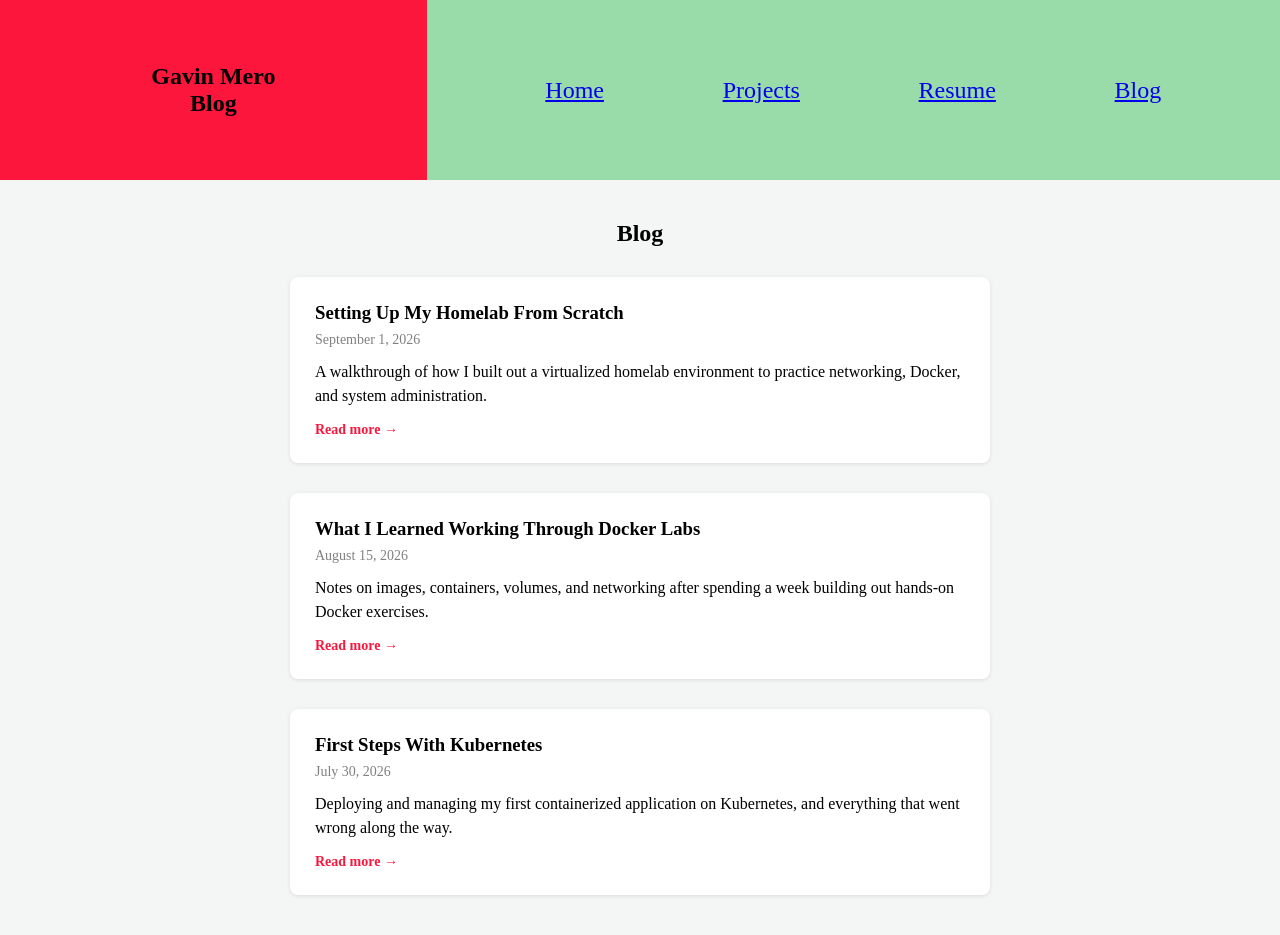
==== blog.html @ 71090bb2 "Improving layout for website, adding individual CSS files where applicable, removed Contact page for" ====
<!DOCTYPE html>
<html lang="en">
    <head>
        <meta charset="UTF-8">
        <meta name="viewport" content="width=device-width, initial-scale=1.0">
        <title>Gavin Mero - Blog</title>
        <link rel="stylesheet" href="css/styles.css">
        <link rel="stylesheet" href="css/blog.css">

    </head>
    <body>
        <header>

            <section class="left-header">
                <h1>Gavin Mero</h1>
                <h2>Blog</h2>
            </section>

            <nav>
                <ul>
                    <li><a href="index.html">Home</a></li>
                    <li><a href="projects.html">Projects</a></li>
                    <li><a href="resume_page.html">Resume</a></li>
                    <li><a href="blog.html">Blog</a></li>
                </ul>
            </nav>
        </header>

        <main class="blog-main">

            <h2>Blog</h2>

            <section class="blog-post-list">

                <article class="blog-post-preview">
                    <h3><a href="blog/homelab-setup.html">Setting Up My Homelab From Scratch</a></h3>
                    <p class="post-meta">September 1, 2026</p>
                    <p class="post-excerpt">
                        A walkthrough of how I built out a virtualized homelab environment
                        to practice networking, Docker, and system administration.
                    </p>
                    <a href="blog/homelab-setup.html" class="read-more">Read more &rarr;</a>
                </article>

                <article class="blog-post-preview">
                    <h3><a href="blog/docker-basics.html">What I Learned Working Through Docker Labs</a></h3>
                    <p class="post-meta">August 15, 2026</p>
                    <p class="post-excerpt">
                        Notes on images, containers, volumes, and networking after spending
                        a week building out hands-on Docker exercises.
                    </p>
                    <a href="blog/docker-basics.html" class="read-more">Read more &rarr;</a>
                </article>

                <article class="blog-post-preview">
                    <h3><a href="blog/kubernetes-project.html">First Steps With Kubernetes</a></h3>
                    <p class="post-meta">July 30, 2026</p>
                    <p class="post-excerpt">
                        Deploying and managing my first containerized application on
                        Kubernetes, and everything that went wrong along the way.
                    </p>
                    <a href="blog/kubernetes-project.html" class="read-more">Read more &rarr;</a>
                </article>

            </section>

        </main>

        <footer>
        </footer>

        <script src="js/navbar.js"></script>

    </body>
</html>
---- css/styles.css ----
/*-----------------------------------*/
/* GENERAL */
/*-----------------------------------*/

* {
    margin: 0;
    padding: 0;
}

body {
    background-color: rgb(244, 245, 245);
}


/*-----------------------------------*/
/* HEADER */
/*-----------------------------------*/

header {
    background-color: aqua;
    display: grid;
    grid-template-columns: repeat(3, 1fr);
    height: 20vh;

    position: fixed;
    top: 0;
    left: 0;
    width: 100%;
    z-index: 1000;

    transition: height 0.3s ease, box-shadow 0.3s ease;
}

header.scrolled {
    height: 10vh;
    box-shadow: 0 2px 10px rgba(0, 0, 0, 0.15);
}

.left-header {
    background-color: rgb(253, 22, 60);
    grid-column: 1;

    display: flex;
    flex-direction: column;
    justify-content: center;
    align-items: center;
}

.left-header h1 {
    transition: font-size 0.3s ease;
}

.left-header h2 {
    transition: font-size 0.3s ease;
}

header.scrolled .left-header h1 {
    font-size: 1.4rem;
}

header.scrolled .left-header h2 {
    font-size: 0.9rem;
}

nav {
    background-color: rgb(154, 220, 169);
    grid-column: 2 / 4;

    display: flex;
    align-items: center;
    justify-content: center;
}

nav ul {
    display: flex;
    list-style-type: none;
    width: 100%;
    justify-content: space-evenly;
    font-size: 24px;

    transition: font-size 0.3s ease;
}

header.scrolled nav ul {
    font-size: 18px;
}


/*-----------------------------------*/
/* HOME PAGE */
/*-----------------------------------*/

main {
    display: grid;
    grid-template-columns: repeat(3, 1fr);
    grid-template-rows: repeat(4, 1fr);

    padding-top: 20vh;
}

.headshot {
    background-color: rgb(215, 154, 220);
    grid-column: 1;
    grid-row: 1 / 3;

    display: flex;
    align-items: center;
    justify-content: center;
}

.headshot img {
    width: 20vw;
}

.contact {
    background: rgb(220, 185, 154);
    grid-column: 1;
    grid-row: 3;
}

.content {
    background-color: rgb(196, 197, 223);
    grid-column: 2 / 4;
    grid-row: 1 / 5;

    height: 50vh;
}


/*-----------------------------------*/
/* RESUME PAGE */
/*-----------------------------------*/

.resume-main {
    display: flex;
    flex-direction: column;
    align-items: center;
    padding: 40px;
    padding-top: calc(20vh + 40px);
}

.resume-main h2 {
    margin-bottom: 30px;
}

.resume-main iframe {
    width: 80%;
    height: 1000px;
}
---- css/blog.css ----
/*-----------------------------------*/
/* BLOG PAGE */
/*-----------------------------------*/

.blog-main {
    display: flex;
    flex-direction: column;
    align-items: center;
    padding: 40px;
    padding-top: calc(20vh + 40px);
}

.blog-main > h2 {
    margin-bottom: 30px;
}

.blog-post-list {
    display: flex;
    flex-direction: column;
    gap: 30px;
    width: 100%;
    max-width: 700px;
}

.blog-post-preview {
    background-color: white;
    padding: 25px;
    border-radius: 8px;
    box-shadow: 0 1px 4px rgba(0, 0, 0, 0.1);
}

.blog-post-preview h3 {
    margin-bottom: 8px;
}

.blog-post-preview h3 a {
    text-decoration: none;
    color: inherit;
}

.blog-post-preview h3 a:hover {
    text-decoration: underline;
}

.post-meta {
    font-size: 14px;
    color: gray;
    margin-bottom: 12px;
}

.post-excerpt {
    margin-bottom: 12px;
    line-height: 1.5;
}

.read-more {
    font-size: 14px;
    color: rgb(253, 22, 60);
    text-decoration: none;
    font-weight: bold;
}

.read-more:hover {
    text-decoration: underline;
}


/*-----------------------------------*/
/* BLOG POST PAGE */
/*-----------------------------------*/

.blog-post-main {
    display: flex;
    justify-content: center;
    padding: 40px;
    padding-top: calc(20vh + 40px);
}

.blog-post {
    width: 100%;
    max-width: 700px;
}

.back-to-blog {
    display: inline-block;
    margin-bottom: 20px;
    font-size: 14px;
    color: rgb(253, 22, 60);
    text-decoration: none;
    font-weight: bold;
}

.back-to-blog:hover {
    text-decoration: underline;
}

.post-title {
    margin-bottom: 8px;
}

.blog-post .post-meta {
    margin-bottom: 30px;
}

.post-body h2 {
    margin-top: 30px;
    margin-bottom: 12px;
}

.post-body p {
    margin-bottom: 16px;
    line-height: 1.6;
}

.post-body pre {
    background-color: rgb(30, 30, 30);
    color: rgb(220, 220, 220);
    padding: 16px;
    border-radius: 6px;
    overflow-x: auto;
    margin-bottom: 16px;
    font-size: 14px;
}

.post-body code {
    font-family: 'Courier New', Courier, monospace;
}

.post-body img {
    max-width: 100%;
    border-radius: 6px;
    margin-bottom: 16px;
}

.post-body ul,
.post-body ol {
    margin-bottom: 16px;
    padding-left: 24px;
}

.post-body li {
    margin-bottom: 8px;
}
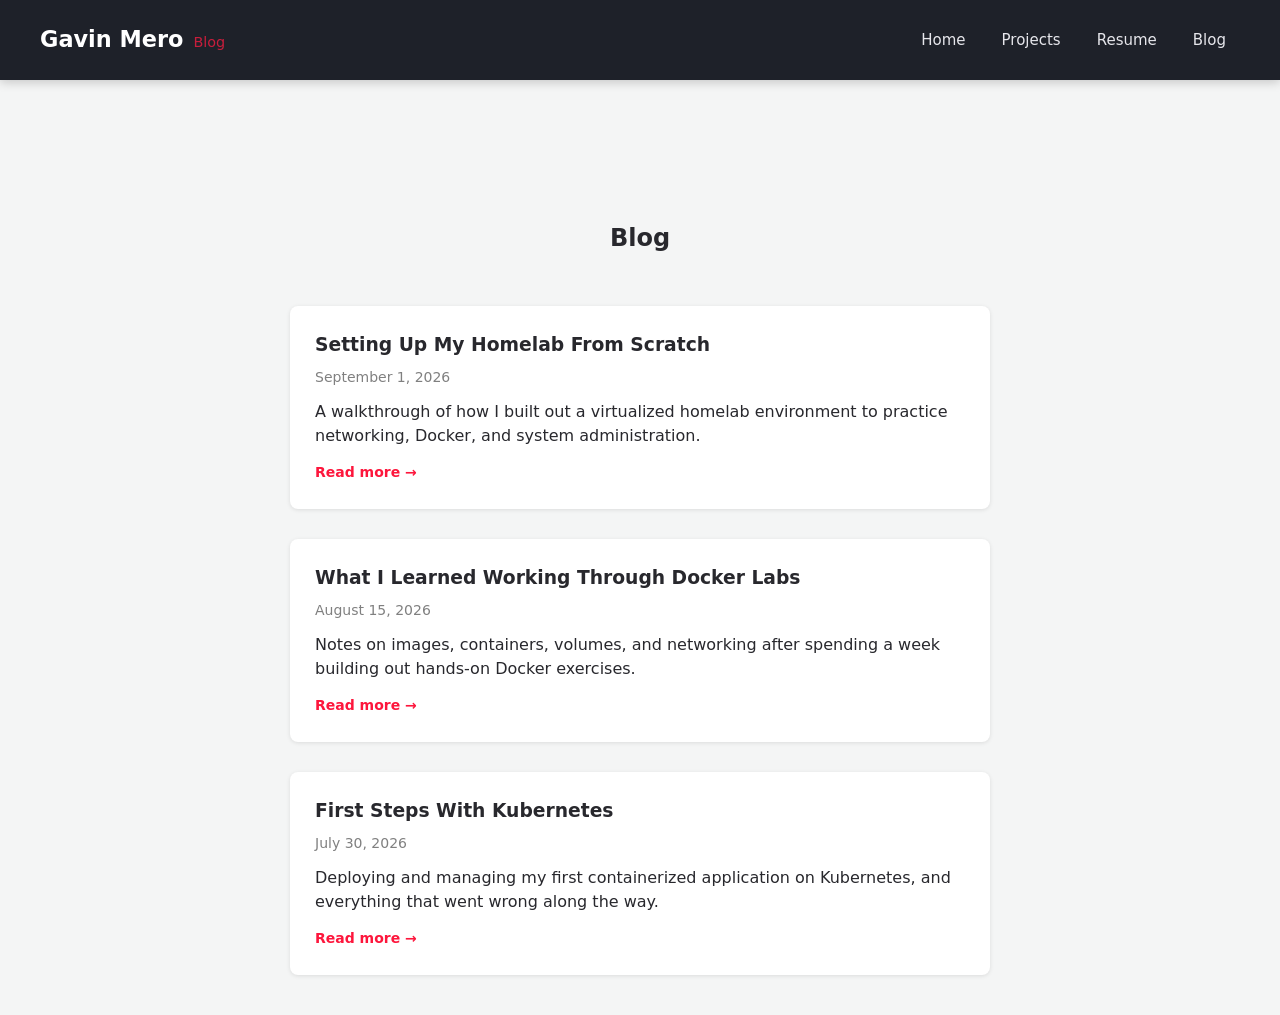
==== commit 53a90440: "Redesigned almost every part of the CSS for the website" ====
--- a/blog.html
+++ b/blog.html
@@ -15,6 +15,8 @@
                 <h1>Gavin Mero</h1>
                 <h2>Blog</h2>
             </section>
+
+            <button class="nav-toggle" type="button" aria-label="Toggle navigation menu">☰</button>
 
             <nav>
                 <ul>
@@ -53,13 +55,13 @@
                 </article>
 
                 <article class="blog-post-preview">
-                    <h3><a href="blog/kubernetes-project.html">First Steps With Kubernetes</a></h3>
+                    <h3><a href="blog/blog-template.html">First Steps With Kubernetes</a></h3>
                     <p class="post-meta">July 30, 2026</p>
                     <p class="post-excerpt">
                         Deploying and managing my first containerized application on
                         Kubernetes, and everything that went wrong along the way.
                     </p>
-                    <a href="blog/kubernetes-project.html" class="read-more">Read more &rarr;</a>
+                    <a href="blog/blog-template.html" class="read-more">Read more &rarr;</a>
                 </article>
 
             </section>
--- a/css/styles.css
+++ b/css/styles.css
@@ -5,10 +5,22 @@
 * {
     margin: 0;
     padding: 0;
+    box-sizing: border-box;
 }
 
 body {
+    font-family: 'Segoe UI', system-ui, -apple-system, sans-serif;
     background-color: rgb(244, 245, 245);
+    color: rgb(40, 40, 45);
+    line-height: 1.5;
+}
+
+a {
+    color: rgb(200, 30, 60);
+}
+
+a:hover {
+    text-decoration: none;
 }
 
 
@@ -17,10 +29,12 @@
 /*-----------------------------------*/
 
 header {
-    background-color: aqua;
-    display: grid;
-    grid-template-columns: repeat(3, 1fr);
-    height: 20vh;
+    background-color: rgb(30, 33, 41);
+    display: flex;
+    align-items: center;
+    justify-content: space-between;
+    height: 80px;
+    padding: 0 40px;
 
     position: fixed;
     top: 0;
@@ -28,102 +42,169 @@
     width: 100%;
     z-index: 1000;
 
+    box-shadow: 0 2px 10px rgba(0, 0, 0, 0.2);
     transition: height 0.3s ease, box-shadow 0.3s ease;
 }
 
 header.scrolled {
-    height: 10vh;
-    box-shadow: 0 2px 10px rgba(0, 0, 0, 0.15);
+    height: 60px;
 }
 
 .left-header {
-    background-color: rgb(253, 22, 60);
+    display: flex;
+    align-items: baseline;
+    gap: 10px;
+
+    color: white;
+}
+
+.left-header h1 {
+    font-size: 1.4rem;
+    transition: font-size 0.3s ease;
+}
+
+.left-header h2 {
+    font-weight: 400;
+    font-size: 0.9rem;
+    color: rgb(200, 30, 60);
+    transition: font-size 0.3s ease;
+}
+
+header.scrolled .left-header h1 {
+    font-size: 1.15rem;
+}
+
+header.scrolled .left-header h2 {
+    font-size: 0.75rem;
+}
+
+nav ul {
+    display: flex;
+    list-style-type: none;
+    gap: 8px;
+}
+
+nav ul li a {
+    color: rgb(230, 230, 235);
+    text-decoration: none;
+    font-weight: 500;
+    font-size: 15px;
+    padding: 8px 14px;
+    border-radius: 4px;
+    transition: background-color 0.2s ease, color 0.2s ease;
+}
+
+nav ul li a:hover {
+    background-color: rgb(200, 30, 60);
+    color: white;
+}
+
+
+/*-----------------------------------*/
+/* HOME PAGE */
+/*-----------------------------------*/
+
+main {
+    display: grid;
+    grid-template-columns: 1fr 2fr;
+    grid-template-rows: auto auto;
+    gap: 20px;
+    max-width: 1100px;
+    margin: 0 auto;
+    padding: 40px;
+    padding-top: calc(20vh + 40px);
+}
+
+.headshot {
     grid-column: 1;
-
-    display: flex;
-    flex-direction: column;
-    justify-content: center;
-    align-items: center;
-}
-
-.left-header h1 {
-    transition: font-size 0.3s ease;
-}
-
-.left-header h2 {
-    transition: font-size 0.3s ease;
-}
-
-header.scrolled .left-header h1 {
-    font-size: 1.4rem;
-}
-
-header.scrolled .left-header h2 {
-    font-size: 0.9rem;
-}
-
-nav {
-    background-color: rgb(154, 220, 169);
-    grid-column: 2 / 4;
+    grid-row: 1;
 
     display: flex;
     align-items: center;
     justify-content: center;
 }
 
-nav ul {
-    display: flex;
+.headshot img {
+    width: 100%;
+    max-width: 280px;
+    border-radius: 8px;
+    box-shadow: 0 4px 16px rgba(0, 0, 0, 0.12);
+}
+
+.contact {
+    grid-column: 1;
+    grid-row: 2;
+
+    background-color: white;
+    border-radius: 8px;
+    padding: 24px;
+    box-shadow: 0 1px 4px rgba(0, 0, 0, 0.08);
+}
+
+.contact h3 {
+    margin-bottom: 12px;
+    color: rgb(200, 30, 60);
+}
+
+.contact-list {
     list-style-type: none;
-    width: 100%;
-    justify-content: space-evenly;
-    font-size: 24px;
-
-    transition: font-size 0.3s ease;
-}
-
-header.scrolled nav ul {
-    font-size: 18px;
-}
-
-
-/*-----------------------------------*/
-/* HOME PAGE */
-/*-----------------------------------*/
-
-main {
-    display: grid;
-    grid-template-columns: repeat(3, 1fr);
-    grid-template-rows: repeat(4, 1fr);
-
-    padding-top: 20vh;
-}
-
-.headshot {
-    background-color: rgb(215, 154, 220);
-    grid-column: 1;
+}
+
+.contact-list li {
+    margin-bottom: 8px;
+}
+
+.contact-list a {
+    text-decoration: none;
+}
+
+.contact-list a:hover {
+    text-decoration: underline;
+}
+
+.content {
+    grid-column: 2;
     grid-row: 1 / 3;
 
-    display: flex;
-    align-items: center;
-    justify-content: center;
-}
-
-.headshot img {
-    width: 20vw;
-}
-
-.contact {
-    background: rgb(220, 185, 154);
-    grid-column: 1;
-    grid-row: 3;
-}
-
-.content {
-    background-color: rgb(196, 197, 223);
-    grid-column: 2 / 4;
-    grid-row: 1 / 5;
-
-    height: 50vh;
+    background-color: white;
+    border-radius: 8px;
+    padding: 32px;
+    box-shadow: 0 1px 4px rgba(0, 0, 0, 0.08);
+}
+
+.content h3 {
+    margin-bottom: 12px;
+    color: rgb(200, 30, 60);
+}
+
+.content p {
+    margin-bottom: 16px;
+}
+
+.content p:last-child {
+    margin-bottom: 0;
+}
+
+
+/*-----------------------------------*/
+/* RESPONSIVE */
+/*-----------------------------------*/
+
+@media (max-width: 700px) {
+    main {
+        grid-template-columns: 1fr;
+        grid-template-rows: auto;
+    }
+
+    .headshot,
+    .contact,
+    .content {
+        grid-column: 1;
+    }
+
+    .headshot { grid-row: 1; }
+    .contact { grid-row: 2; }
+    .content { grid-row: 3; }
 }
 
 
@@ -146,4 +227,65 @@
 .resume-main iframe {
     width: 80%;
     height: 1000px;
+    border: none;
+    border-radius: 8px;
+    box-shadow: 0 1px 6px rgba(0, 0, 0, 0.1);
+}
+
+/*-----------------------------------*/
+/* MOBILE NAV TOGGLE */
+/*-----------------------------------*/
+
+.nav-toggle {
+    display: none;
+
+    background-color: transparent;
+    border: none;
+    color: white;
+    font-size: 24px;
+    cursor: pointer;
+    padding: 8px;
+}
+
+@media (max-width: 700px) {
+
+    .nav-toggle {
+        display: block;
+    }
+
+    nav {
+        position: fixed;
+        top: 80px;
+        left: 0;
+        width: 100%;
+
+        background-color: rgb(30, 33, 41);
+
+        max-height: 0;
+        overflow: hidden;
+
+        transition: max-height 0.3s ease;
+    }
+
+    nav.open {
+        max-height: 300px;
+    }
+
+    nav ul {
+        flex-direction: column;
+        gap: 0;
+        padding: 10px 0;
+    }
+
+    nav ul li a {
+        display: block;
+        padding: 16px 40px;
+        border-radius: 0;
+    }
+
+    header.scrolled + nav,
+    header.scrolled ~ nav {
+        top: 60px;
+    }
+
 }
